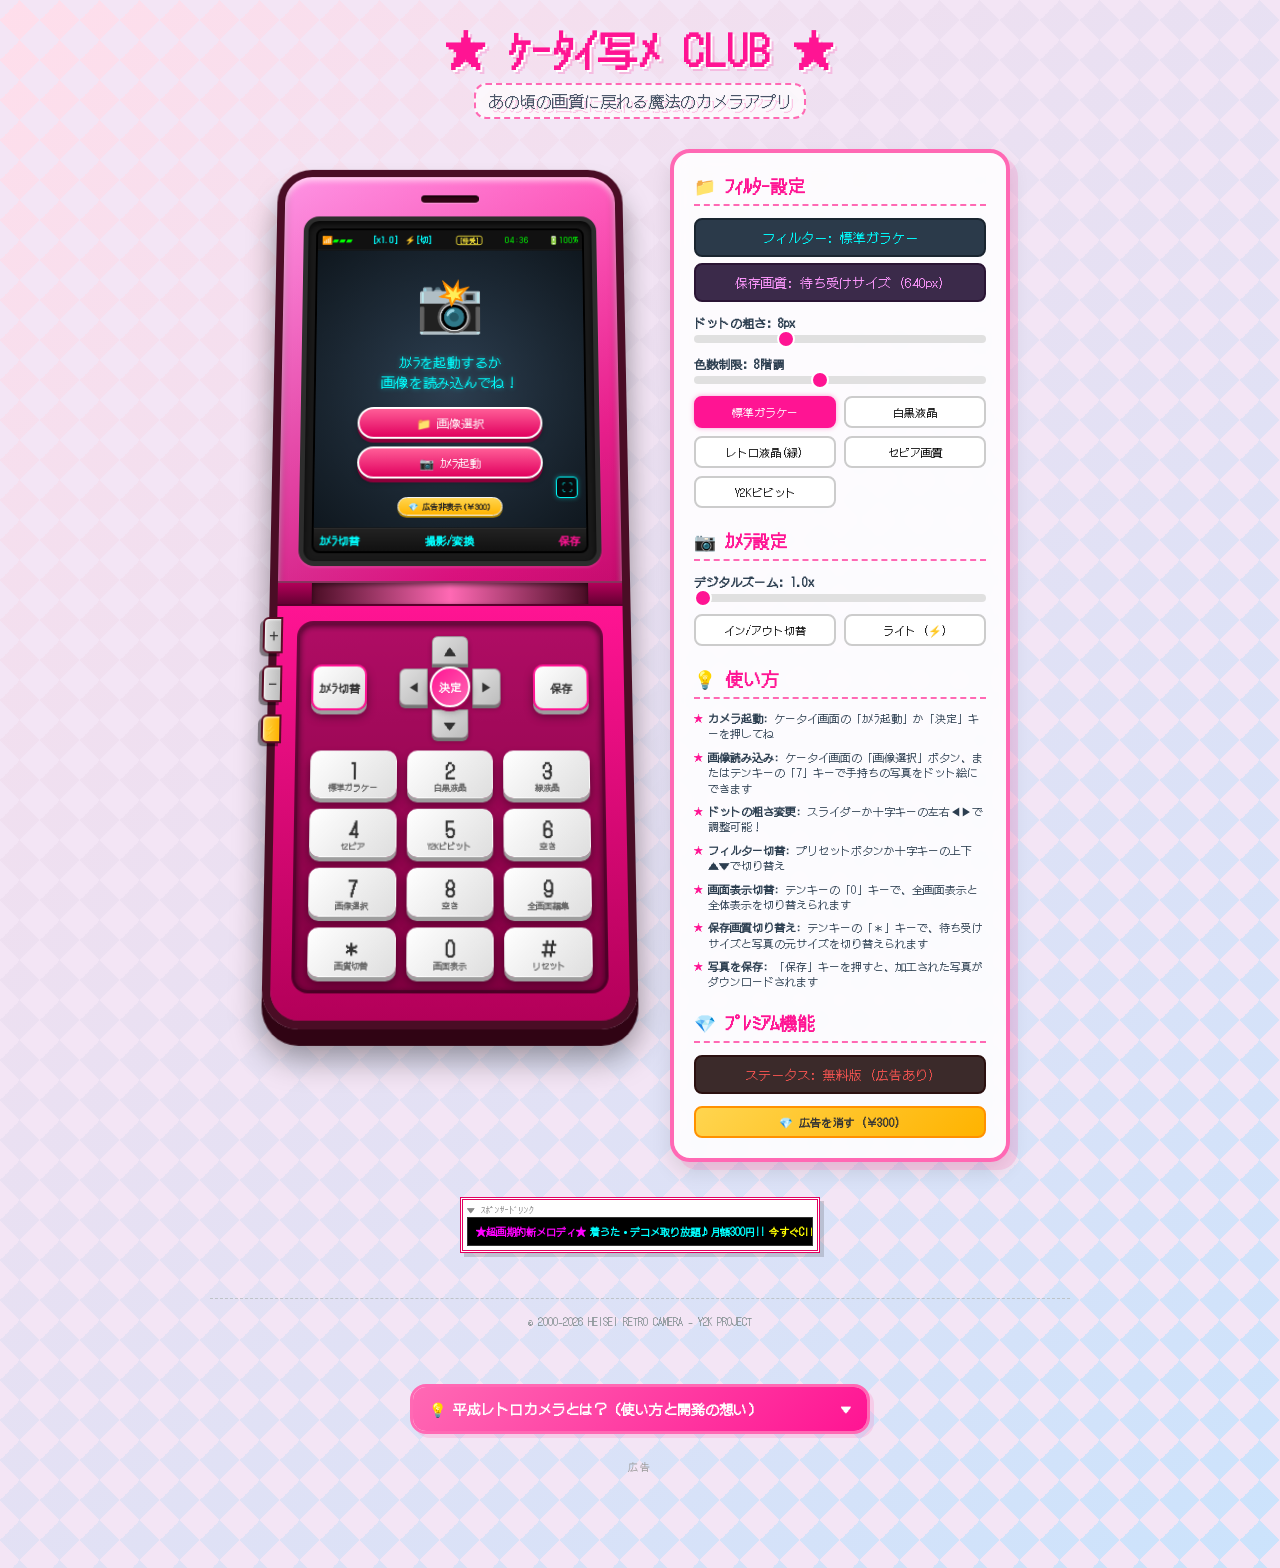
==== index.html @ 3509dae8 "Add files via upload" ====
<!DOCTYPE html>
<html lang="ja">
<head>
    <meta charset="UTF-8">
    <meta name="viewport" content="width=device-width, initial-scale=1.0">
    <title>平成レトロカメラ | ガラケー画質・ドット絵加工Webアプリ</title>
    
    <!-- SEO 対策メタタグ -->
    <meta name="description" content="「あの頃」のガラケー画質にワンタップ加工！平成レトロなエモいドット絵風写真が撮れる、Y2Kエフェクト特化型カメラアプリ。">
    <meta name="keywords" content="平成レトロカメラ,ガラケー画質,ドット絵加工,Y2Kエフェクト,レトロポップ,カメラアプリ,無料,PWA">
    
    <!-- OGP (SNSシェア用メタタグ) -->
    <meta property="og:title" content="平成レトロカメラ | ガラケー画質ドット絵加工アプリ">
    <meta property="og:description" content="撮影した写真をガラケー風 of 低解像度・ガサガサ画質にワンタップ加工！">
    <meta property="og:type" content="website">
    <meta property="og:image" content="icon-512.png">
    
    <!-- PWA対応メタタグ ＆ マニフェスト -->
    <link rel="manifest" href="manifest.json">
    <meta name="theme-color" content="#ff69b4">
    
    <!-- iOS用PWA対応 -->
    <meta name="apple-mobile-web-app-capable" content="yes">
    <meta name="apple-mobile-web-app-status-bar-style" content="black-translucent">
    <meta name="apple-mobile-web-app-title" content="平成ﾚﾄﾛｶﾒﾗ">
    <link rel="apple-touch-icon" href="icon-192.png">

    <link rel="stylesheet" href="style.css?v=2">
    <!-- レトロなドットフォントをインポート -->
    <link rel="preconnect" href="https://fonts.googleapis.com">
    <link rel="preconnect" href="https://fonts.gstatic.com" crossorigin>
    <link href="https://fonts.googleapis.com/css2?family=DotGothic16&family=VT323&display=swap" rel="stylesheet">
</head>
<body>
    <div class="app-wrapper">
        <header class="app-header">
            <h1 class="logo-text">★ ｹｰﾀｲ写ﾒ CLUB ★</h1>
            <p class="sub-text">あの頃の画質に戻れる魔法のカメラアプリ</p>
        </header>

        <main class="main-content">
            <!-- ガラケー本体のUI -->
            <div class="phone-case">
                <!-- 側面ボタン（ボリューム/ズーム/ライトキー） -->
                <div class="side-keys">
                    <button class="side-key-btn" id="btn-side-zoom-in" title="ズームイン">＋</button>
                    <button class="side-key-btn" id="btn-side-zoom-out" title="ズームアウト">－</button>
                    <button class="side-key-btn" id="btn-side-light" title="ライトON/OFF">⚡</button>
                </div>

                <!-- 上部パーツ（ディスプレイ側） -->
                <div class="phone-upper">
                    <div class="speaker"></div>
                    <div class="screen-bezel">
                        <div class="screen-inner">
                            <!-- ステータスバー（電波、時間、電池） -->
                            <div class="status-bar">
                                <div class="signal">📶<span class="sig-bars">▰▰▰</span></div>
                                <div class="status-indicators">
                                    <span class="status-item" id="status-zoom">[x1.0]</span>
                                    <span class="status-item" id="status-flash">⚡[切]</span>
                                </div>
                                <div class="quality-mode" id="status-quality">[待受]</div>
                                <div class="clock" id="status-clock">12:00</div>
                                <div class="battery">🔋100%</div>
                            </div>

                            <!-- メインビュー（液晶） -->
                            <div class="screen-display">
                                <!-- カメラプレビュー（非表示にしてCanvasにドット絵化して描画） -->
                                <video id="camera-video" autoplay playsinline muted style="display: none;"></video>
                                
                                <!-- 液晶の中身：ドット絵変換を表示するCanvas -->
                                <canvas id="display-canvas"></canvas>

                                <!-- 液晶の上に重なるレトロフィルター（走査線やグリッド） -->
                                <div class="scanlines"></div>
                                <div class="lcd-grid"></div>

                                <!-- プレースホルダー（初期状態） -->
                                <div class="screen-placeholder" id="placeholder">
                                    <div class="placeholder-icon">📸</div>
                                    <div class="placeholder-title">ｶﾒﾗを起動するか<br>画像を読み込んでね！</div>
                                    <div class="placeholder-actions">
                                        <button class="screen-btn" id="screen-btn-upload">📁 画像選択</button>
                                        <button class="screen-btn" id="screen-btn-camera">📷 ｶﾒﾗ起動</button>
                                    </div>
                                    <button class="screen-premium-btn" id="screen-btn-premium">💎 広告非表示(￥300)</button>
                                </div>

                                <!-- 全画面編集モード起動ボタン -->
                                <button class="screen-expand-btn" id="screen-btn-expand" title="全画面編集モード">⛶</button>

                                <!-- 撮影時のフラッシュエフェクト -->
                                <div class="flash-overlay" id="flash-effect"></div>
                            </div>

                            <!-- ガラケー画面下のガイド表示 -->
                            <div class="screen-guide">
                                <div class="guide-item" id="guide-left">ｶﾒﾗ切替</div>
                                <div class="guide-item" id="guide-center">撮影/変換</div>
                                <div class="guide-item" id="guide-right">保存</div>
                            </div>
                        </div>
                    </div>
                </div>

                <!-- ヒンジ部分（折りたたみ蝶番） -->
                <div class="phone-hinge">
                    <div class="hinge-center"></div>
                </div>

                <!-- 下部パーツ（キーパッド側） -->
                <div class="phone-lower">
                    <div class="keypad-container">
                        <!-- メニューキー・十字キー -->
                        <div class="navigation-keys">
                            <button class="key-btn side-btn" id="btn-upload" title="カメラを切り替える">
                                <span class="key-label">ｶﾒﾗ切替</span>
                            </button>
                            
                            <div class="d-pad">
                                <button class="d-btn d-up" id="btn-prev-filter" title="前のフィルター">▲</button>
                                <button class="d-btn d-left" id="btn-dec-pixel" title="ドットを粗く">◀</button>
                                <button class="d-btn d-ok" id="btn-shutter" title="決定 / 撮影">決定</button>
                                <button class="d-btn d-right" id="btn-inc-pixel" title="ドットを細かく">▶</button>
                                <button class="d-btn d-down" id="btn-next-filter" title="次のフィルター">▼</button>
                            </div>

                            <button class="key-btn side-btn" id="btn-save" title="写真を保存">
                                <span class="key-label">保存</span>
                            </button>
                        </div>

                        <!-- テンキー -->
                        <div class="num-keys">
                            <button class="key-btn num-btn" data-key="1"><span class="num">1</span><span class="letters">標準ガラケー</span></button>
                            <button class="key-btn num-btn" data-key="2"><span class="num">2</span><span class="letters">白黒液晶</span></button>
                            <button class="key-btn num-btn" data-key="3"><span class="num">3</span><span class="letters">緑液晶</span></button>
                            <button class="key-btn num-btn" data-key="4"><span class="num">4</span><span class="letters">セピア</span></button>
                            <button class="key-btn num-btn" data-key="5"><span class="num">5</span><span class="letters">Y2Kビビット</span></button>
                            <button class="key-btn num-btn" data-key="6"><span class="num">6</span><span class="letters">空き</span></button>
                            <button class="key-btn num-btn" data-key="7"><span class="num">7</span><span class="letters">画像選択</span></button>
                            <button class="key-btn num-btn" data-key="8"><span class="num">8</span><span class="letters">空き</span></button>
                            <button class="key-btn num-btn" data-key="9"><span class="num">9</span><span class="letters">全画面編集</span></button>
                            <button class="key-btn num-btn" data-key="*"><span class="num">＊</span><span class="letters">画質切替</span></button>
                            <button class="key-btn num-btn" data-key="0"><span class="num">0</span><span class="letters">画面表示</span></button>
                            <button class="key-btn num-btn" data-key="#"><span class="num">＃</span><span class="letters">リセット</span></button>
                        </div>
                    </div>
                </div>
            </div>

            <!-- 操作・状態インジケータパネル（画面外） -->
            <div class="control-panel">
                <div class="panel-section">
                    <h3>📁 ﾌｨﾙﾀｰ設定</h3>
                    <div class="filter-indicator" id="filter-name">フィルター: 標準ガラケー</div>
                    <div class="filter-indicator" id="quality-indicator" style="background-color: #3b2a4a; color: #ff99ff; border-color: #2b1535; margin-top: -6px;">保存画質: 待ち受けサイズ (640px)</div>
                    <div class="filter-controls">
                        <label>ドットの粗さ: <span id="pixel-size-value">8</span>px</label>
                        <input type="range" id="pixel-slider" min="1" max="24" step="1" value="8">
                    </div>
                    <div class="filter-controls">
                        <label>色数制限: <span id="color-level-value">8</span>階調</label>
                        <input type="range" id="color-slider" min="2" max="16" step="1" value="8">
                    </div>
                    <div class="filter-list">
                        <button class="filter-preset-btn active" data-preset="normal">標準ガラケー</button>
                        <button class="filter-preset-btn" data-preset="mono">白黒液晶</button>
                        <button class="filter-preset-btn" data-preset="gameboy">レトロ液晶(緑)</button>
                        <button class="filter-preset-btn" data-preset="sepia">セピア画質</button>
                        <button class="filter-preset-btn" data-preset="cyber">Y2Kビビット</button>
                    </div>
                </div>

                <div class="panel-section">
                    <h3>📷 ｶﾒﾗ設定</h3>
                    <div class="filter-controls">
                        <label>デジタルズーム: <span id="zoom-value">1.0</span>x</label>
                        <input type="range" id="zoom-slider" min="1.0" max="3.0" step="0.1" value="1.0">
                    </div>
                    <div class="filter-list" style="grid-template-columns: 1fr 1fr;">
                        <button class="filter-preset-btn" id="btn-toggle-camera">イン/アウト切替</button>
                        <button class="filter-preset-btn" id="btn-toggle-light">ライト (⚡)</button>
                    </div>
                </div>

                <div class="panel-section instructions">
                    <h3>💡 使い方</h3>
                    <ul>
                        <li><strong>カメラ起動:</strong> ケータイ画面の「ｶﾒﾗ起動」か「決定」キーを押してね</li>
                        <li><strong>画像読み込み:</strong> ケータイ画面の「画像選択」ボタン、またはテンキーの「7」キーで手持ちの写真をドット絵にできます</li>
                        <li><strong>ドットの粗さ変更:</strong> スライダーか十字キーの左右◀▶で調整可能！</li>
                        <li><strong>フィルター切替:</strong> プリセットボタンか十字キーの上下▲▼で切り替え</li>
                        <li><strong>画面表示切替:</strong> テンキーの「0」キーで、全画面表示と全体表示を切り替えられます</li>
                        <li><strong>保存画質切り替え:</strong> テンキーの「＊」キーで、待ち受けサイズと写真の元サイズを切り替えられます</li>
                        <li><strong>写真を保存:</strong> 「保存」キーを押すと、加工された写真がダウンロードされます</li>
                    </ul>
                </div>

                <div class="panel-section" id="premium-panel-section">
                    <h3>💎 ﾌﾟﾚﾐｱﾑ機能</h3>
                    <div class="filter-indicator" id="premium-status" style="background-color: #1b351e; color: #66bb6a; border-color: #0c1a0e;">ステータス: 無料版 (広告あり)</div>
                    <button class="filter-preset-btn" id="btn-buy-premium" style="width: 100%; font-weight: bold; background: linear-gradient(135deg, #ffd54f 0%, #ffb300 100%); color: #333; border-color: #ff9100;">💎 広告を消す (￥300)</button>
                </div>
            </div>
        </main>

        <!-- 画像ファイル選択用の隠しinput -->
        <input type="file" id="image-file-input" accept="image/*" style="display: none;">

        <!-- ダミーのバナー広告（プレミアム時に非表示） -->
        <div class="ad-banner-wrapper" id="ad-banner">
            <div class="ad-label">▼ ｽﾎﾟﾝｻｰﾄﾞﾘﾝｸ</div>
            <div class="ad-content">
                <a href="#" class="ad-link" onclick="alert('ダミーの広告ページへ移動します（実際にはどこにも遷移しません）'); return false;">
                    <span class="ad-flash-text">★超画期的新メロディ★</span>
                    <span class="ad-main-text">着うた・デコメ取り放題♪月額300円!!</span>
                    <span class="ad-action-text">今すぐClick!➔</span>
                </a>
            </div>
        </div>

        <footer class="app-footer">
            <p>&copy; 2000-2026 HEISEI RETRO CAMERA - Y2K PROJECT</p>
        </footer>
    </div>

    <!-- 💎 プレミアム購入ダイアログ（モーダル） -->
    <div class="modal-overlay" id="premium-modal">
        <div class="modal-box">
            <div class="modal-header">★ 決済シミュレーター ★</div>
            <div class="modal-body">
                <div class="modal-icon">💎</div>
                <h4>プレミアム版へアップグレード</h4>
                <p>￥300 で広告を完全に非表示にしますか？</p>
                <p class="modal-notice">※これはシミュレーションです。実際の決済は発生しません。</p>
            </div>
            <div class="modal-footer">
                <button class="modal-btn confirm-btn" id="modal-buy-confirm">購入する</button>
                <button class="modal-btn cancel-btn" id="modal-buy-cancel">キャンセル</button>
            </div>
        </div>
    </div>

    <!-- 📺 ダミー全画面インタースティシャル広告モーダル -->
    <div class="modal-overlay" id="ad-interstitial-modal">
        <div class="modal-box ad-modal-box">
            <div class="modal-header">▼ SPONSORED LINK</div>
            <div class="modal-body">
                <div class="ad-countdown" id="ad-countdown-text">広告を読み込んでいます… (あと 3 秒)</div>
                <!-- レトロでギラギラした全画面広告のダミー -->
                <div class="ad-interstitial-content">
                    <div class="ad-game-banner">
                        <div class="ad-game-title">⚔️ 平成大戦記 ⚔️</div>
                        <div class="ad-game-desc">懐かしの超大作RPGがモバイルで復活！</div>
                        <div class="ad-game-chars">👾🐉🧙‍♂️</div>
                        <div class="ad-game-action">【今すぐ無料ダウンロード】</div>
                    </div>
                </div>
                <p class="modal-notice">※広告非表示（プレミアム版）にするとこの画面は出なくなります。</p>
            </div>
        </div>
    </div>

    <!-- 📱 全画面編集モード（オーバーレイ） -->
    <div class="fullscreen-editor-overlay" id="fullscreen-editor">
        <!-- 上部ヘッダー（クローズボタン） -->
        <div class="editor-header">
            <span class="editor-title">★ ﾚﾄﾛ編集ﾓｰﾄﾞ ★</span>
            <button class="editor-close-btn" id="editor-close-btn">✕ 閉じる</button>
        </div>
        
        <!-- キャンバス表示エリア -->
        <div class="editor-canvas-container">
            <canvas id="editor-canvas"></canvas>
            <div class="editor-scanlines"></div>
        </div>
        
        <!-- 下部コントロールパネル -->
        <div class="editor-controls-panel">
            <div class="editor-control-group">
                <label>ドットの粗さ: <span id="editor-pixel-size-value">8</span>px</label>
                <input type="range" id="editor-pixel-slider" min="1" max="24" step="1" value="8">
            </div>
            <div class="editor-control-group">
                <label>色数制限: <span id="editor-color-level-value">8</span>階調</label>
                <input type="range" id="editor-color-slider" min="2" max="16" step="1" value="8">
            </div>
            <div class="editor-control-group" id="editor-zoom-group">
                <label>デジタルズーム: <span id="editor-zoom-value">1.0</span>x</label>
                <input type="range" id="editor-zoom-slider" min="1.0" max="3.0" step="0.1" value="1.0">
            </div>
            
            <div class="editor-presets-row">
                <button class="editor-preset-btn active" data-preset="normal">標準</button>
                <button class="editor-preset-btn" data-preset="mono">白黒</button>
                <button class="editor-preset-btn" data-preset="gameboy">緑液晶</button>
                <button class="editor-preset-btn" data-preset="sepia">セピア</button>
                <button class="editor-preset-btn" data-preset="cyber">Y2Kビビット</button>
            </div>
            
            <div class="editor-actions-row">
                <button class="editor-quality-btn" id="editor-btn-quality">📷 画質: 待受サイズ (640px)</button>
                <button class="editor-action-btn" id="editor-btn-save">💾 写真を保存</button>
            </div>
        </div>
    </div>

    <!-- Web版限定セクション (アプリ起動時はJSで非表示または削除されます) -->
    <div class="web-only-container">
        <!-- 「平成レトロカメラとは？」アコーディオン -->
        <div class="intro-accordion">
            <button class="accordion-header" id="accordion-toggle-btn">
                💡 平成レトロカメラとは？（使い方と開発の想い） <span class="accordion-icon">▼</span>
            </button>
            <div class="accordion-content" id="accordion-content-panel">
                <div class="accordion-inner">
                    <h3>📸 あの頃の空気感を、もう一度</h3>
                    <p>『平成レトロカメラ』は、2000年代初頭に私たちが使っていた「ガラケー（携帯電話）」のカメラ画質を忠実に再現するカメラアプリです。</p>
                    
                    <h3>✨ ガラケー画質（ローファイ）の魅力</h3>
                    <p>現在のスマホカメラは非常に高画質ですが、あえて色数を減らし、粗いドット（ピクセル）に変換することで、独特のノスタルジーやY2K（イヤー・ツー・ケー）トレンドのレトロポップな世界観を作り出すことができます。普通の写真が一瞬でエモい1枚に生まれ変わります。</p>
                    
                    <h3>⚙️ 詳しい使い方</h3>
                    <ul>
                        <li><strong>カメラ起動:</strong> 液晶画面の「📷 ｶﾒﾗ起動」を押すと、カメラのリアルタイム映像が映ります。</li>
                        <li><strong>画像選択:</strong> 「📁 画像選択」またはテンキーの「7」キーで、スマホ内にある写真を読み込んで加工できます。</li>
                        <li><strong>ドットの粗さ・色数調整:</strong> テンキーの「9」または画面右下の「⛶」ボタンを押して<strong>「全画面編集モード」</strong>を開くと、プレビューを大きく見ながらドットの粗さや色の階調を細かく調整できます。</li>
                        <li><strong>フィルター選択:</strong> テンキーの「1」〜「5」で「標準ガラケー」「白黒液晶」「緑液晶（レトロゲーム風）」「セピア」「Y2Kビビット（サイバー）」のフィルターを瞬時に切り替えられます。</li>
                        <li><strong>保存:</strong> 「保存」または「写真を保存」ボタンを押すことで、加工した画像をダウンロードできます。</li>
                    </ul>

                    <h3>🔒 安心の完全ローカル処理</h3>
                    <p>本アプリは、写真の読み込みやカメラ映像のドット絵加工などを<strong>すべてお客様の端末内（ブラウザ内）だけで処理</strong>しています。画像データが外部のサーバーに送信されたり保存されたりすることは一切ありませんので、安心してご利用ください。</p>
                    
                    <p class="dev-note">※本アプリは、平成レトロの懐かしい雰囲気を楽しむためのエンターテインメントアプリです。</p>
                </div>
            </div>
        </div>

        <!-- 忍者AdMax 広告枠コンテナ -->
        <div class="web-ad-area">
            <div class="web-ad-label">広告</div>
            
            <!-- スマホ用バナー (320x50) -->
            <div class="admax-wrapper ad-mobile-only">
                <!-- admax -->
                <script src="https://adm.shinobi.jp/s/96e5e6a178e38fd227692c50a9574ebe"></script>
                <!-- admax -->
            </div>

            <!-- PC用バナー (300x250 消せるオーバーレイ) -->
            <div class="admax-wrapper ad-desktop-only">
                <!-- admax -->
                <script src="https://adm.shinobi.jp/s/2958991db67e492245e11190454d2484"></script>
                <!-- admax -->
            </div>
        </div>
    </div>

    <!-- PWAインストール案内トースト（初回保存後に表示） -->
    <div class="pwa-toast-container" id="pwa-toast" style="display: none;">
        <div class="pwa-toast-content">
            <span class="pwa-toast-emoji">💎</span>
            <div class="pwa-toast-text">
                <strong>ホーム画面に追加しませんか？</strong>
                <span>次からアプリのようにワンタップで一瞬で起動できます！</span>
            </div>
            <button class="pwa-toast-close" id="pwa-toast-close-btn" title="閉じる">✕</button>
        </div>
    </div>

    <script src="app.js?v=7"></script>
    
    <!-- サービスワーカー (PWA) の登録 -->
    <script>
        if ('serviceWorker' in navigator) {
            window.addEventListener('load', () => {
                navigator.serviceWorker.register('./sw.js')
                    .then((reg) => console.log('Service Worker 登録成功！', reg.scope))
                    .catch((err) => console.error('Service Worker 登録失敗：', err));
            });
        }
    </script>
</body>
</html>
---- style.css ----
/* ==========================================================================
   HEISEI RETRO CAMERA - Y2K STYLESHEET
   ========================================================================== */

/* 1. Core Design System & Variables */
:root {
    --bg-color: #fce4ec; /* Y2Kパステルピンク */
    --phone-color: #ff69b4; /* ガラケーのメタリックピンク */
    --phone-accent: #ff1493; /* ディープピンク */
    --phone-metal: #e0e0e0; /* シルバーの金属パーツ */
    --key-bg: #ffffff; /* キーの背景色 */
    --key-text: #333333;
    --lcd-bg: #8fa382; /* 懐かしのモノクロ液晶風グリーン（デフォルト時） */
    --lcd-glow: #e0f2f1; /* 液晶バックライト光 */
    --text-color: #2c3e50;
    --neon-blue: #00ffff;
    --neon-yellow: #fff350;
    
    /* Fonts */
    --font-pixel: 'DotGothic16', 'VT323', monospace;
}

* {
    box-sizing: border-box;
    margin: 0;
    padding: 0;
}

body {
    background-color: #e8eaf6;
    /* Y2Kレトロフューチャーなグラデーションとグリッド背景 */
    background-image: 
        linear-gradient(45deg, #f3e5f5 25%, transparent 25%), 
        linear-gradient(-45deg, #f3e5f5 25%, transparent 25%), 
        linear-gradient(45deg, transparent 75%, #f3e5f5 75%), 
        linear-gradient(-45deg, transparent 75%, #f3e5f5 75%),
        linear-gradient(135deg, #ffdeeb 0%, #cbe3fc 100%);
    background-size: 40px 40px, 40px 40px, 40px 40px, 40px 40px, 100% 100%;
    font-family: var(--font-pixel);
    color: var(--text-color);
    min-height: 100vh;
    display: flex;
    flex-direction: column;
    justify-content: center;
    align-items: center;
    overflow-x: hidden;
}

/* 2. Layout Wrapper */
.app-wrapper {
    width: 100%;
    max-width: 900px;
    padding: 20px;
    display: flex;
    flex-direction: column;
    align-items: center;
    gap: 20px;
}

/* Header Design (Y2K Neon Pop Style) */
.app-header {
    text-align: center;
    margin-bottom: 10px;
    text-shadow: 2px 2px 0px #ffffff, 4px 4px 0px rgba(255, 20, 147, 0.2);
}

.logo-text {
    font-size: 2.5rem;
    color: var(--phone-accent);
    letter-spacing: 2px;
    animation: rainbow-glow 8s infinite linear;
}

.sub-text {
    font-size: 1rem;
    margin-top: 5px;
    color: #4a5568;
    background-color: rgba(255, 255, 255, 0.7);
    padding: 4px 12px;
    border-radius: 12px;
    display: inline-block;
    border: 2px dashed var(--phone-color);
}

.main-content {
    display: flex;
    flex-direction: row;
    align-items: flex-start;
    justify-content: center;
    gap: 40px;
    width: 100%;
    flex-wrap: wrap;
}

/* 3. The Garakei (Feature Phone) Machine Body */
.phone-case {
    background: linear-gradient(135deg, #ff80df 0%, #ff1493 50%, #b30059 100%);
    border: 8px solid #4a0d25;
    border-radius: 36px;
    box-shadow: 
        0 15px 0px #300414, 
        0 25px 30px rgba(0,0,0,0.4),
        inset 0 4px 6px rgba(255,255,255,0.6),
        inset 0 -10px 10px rgba(0,0,0,0.3);
    width: 360px;
    display: flex;
    flex-direction: column;
    overflow: visible;
    position: relative;
    user-select: none;
    transform: perspective(800px) rotateX(5deg);
}

/* Upper Part (Screen Half) */
.phone-upper {
    padding: 20px 20px 15px 20px;
    display: flex;
    flex-direction: column;
    align-items: center;
    background: linear-gradient(to bottom, rgba(255,255,255,0.15), rgba(0,0,0,0.15));
    border-radius: 28px 28px 0 0;
}

.speaker {
    width: 60px;
    height: 8px;
    background-color: #300414;
    border-radius: 4px;
    margin-bottom: 15px;
    box-shadow: inset 0 2px 2px rgba(0,0,0,0.6), 0 1px 1px rgba(255,255,255,0.3);
}

.screen-bezel {
    width: 100%;
    background-color: #1a1a1a;
    border: 5px solid #2d2d2d;
    border-radius: 16px;
    padding: 8px;
    box-shadow: 
        inset 0 3px 6px rgba(0,0,0,0.8),
        0 2px 2px rgba(255,255,255,0.1);
}

.screen-inner {
    background-color: #000;
    width: 100%;
    height: 340px;
    border-radius: 8px;
    overflow: hidden;
    position: relative;
    display: flex;
    flex-direction: column;
    border: 2px solid #000;
}

/* Status Bar */
.status-bar {
    height: 22px;
    background-color: #111;
    color: #00ff00; /* レトログリーン */
    font-size: 9px;
    display: flex;
    justify-content: space-between;
    align-items: center;
    padding: 0 4px;
    border-bottom: 1px solid #222;
    letter-spacing: 0px;
    white-space: nowrap;
}

.sig-bars {
    color: #00ff00;
}

.quality-mode {
    color: #ffeb3b; /* 黄金色 */
    font-weight: bold;
    font-size: 8px;
    border: 1px solid #ffeb3b;
    padding: 0px 3px;
    border-radius: 3px;
    line-height: 1.2;
    transform: scale(0.85);
    white-space: nowrap;
    margin: 0 2px;
}

/* LCD Screen Display Area */
.screen-display {
    flex-grow: 1;
    position: relative;
    background-color: #111;
    display: flex;
    justify-content: center;
    align-items: center;
    overflow: hidden;
}

#display-canvas {
    width: 100%;
    height: 100%;
    object-fit: cover;
    image-rendering: pixelated; /* ドットをくっきり引き伸ばす */
    image-rendering: crisp-edges;
    display: block;
}

#display-canvas.fit-contain {
    object-fit: contain;
    background-color: #0f1519; /* 全体表示時の余白 */
}

/* Placeholder State */
.screen-placeholder {
    position: absolute;
    top: 0;
    left: 0;
    width: 100%;
    height: 100%;
    background-color: #2b3a4a;
    color: #e0f2f1;
    display: flex;
    flex-direction: column;
    justify-content: center;
    align-items: center;
    text-align: center;
    padding: 20px;
    z-index: 10;
    gap: 15px;
    background-image: radial-gradient(circle, #2c3e50 0%, #0f171e 100%);
}

.placeholder-icon {
    font-size: 3.5rem;
    animation: bounce-slow 2s infinite ease-in-out;
}

.placeholder-title {
    font-size: 14px;
    line-height: 1.5;
    color: #00ffff;
    text-shadow: 0 0 5px rgba(0, 255, 255, 0.5);
}

.placeholder-actions {
    display: flex;
    flex-direction: column;
    gap: 8px;
    width: 80%;
}

.screen-btn {
    background: linear-gradient(to bottom, #ff5e97, #e1005f);
    border: 2px solid #fff;
    color: #fff;
    padding: 6px 12px;
    border-radius: 20px;
    font-family: var(--font-pixel);
    font-size: 12px;
    cursor: pointer;
    box-shadow: 0 4px 0 #8c003a, 0 4px 6px rgba(0,0,0,0.3);
    transition: transform 0.1s, box-shadow 0.1s;
}

.screen-btn:active {
    transform: translateY(2px);
    box-shadow: 0 2px 0 #8c003a, 0 2px 3px rgba(0,0,0,0.3);
}

/* Scanlines Effect Overlay */
.scanlines {
    position: absolute;
    top: 0;
    left: 0;
    width: 100%;
    height: 100%;
    background: repeating-linear-gradient(
        rgba(0, 0, 0, 0.15) 0px,
        rgba(0, 0, 0, 0.15) 1px,
        transparent 2px,
        transparent 4px
    );
    pointer-events: none;
    z-index: 5;
}

/* LCD Pixel Grid Overlay */
.lcd-grid {
    position: absolute;
    top: 0;
    left: 0;
    width: 100%;
    height: 100%;
    background-image: 
        linear-gradient(to right, rgba(0, 0, 0, 0.05) 1px, transparent 1px),
        linear-gradient(to bottom, rgba(0, 0, 0, 0.05) 1px, transparent 1px);
    background-size: 3px 3px;
    pointer-events: none;
    z-index: 4;
}

/* Flash Effect overlay */
.flash-overlay {
    position: absolute;
    top: 0;
    left: 0;
    width: 100%;
    height: 100%;
    background-color: #fff;
    opacity: 0;
    pointer-events: none;
    z-index: 20;
}

.flash-active {
    animation: flash-animation 0.4s ease-out;
}

/* Screen Guide (Footer) */
.screen-guide {
    height: 24px;
    background: linear-gradient(to bottom, #222, #111);
    border-top: 1px solid #333;
    display: flex;
    justify-content: space-between;
    align-items: center;
    padding: 0 6px;
    color: #e0f2f1;
    font-size: 11px;
}

.guide-item {
    flex: 1;
    text-align: center;
    color: #00ffff;
    font-weight: bold;
}
.guide-item:first-child { text-align: left; }
.guide-item:last-child { text-align: right; color: #ff1493; }

/* Hinge (Center Folding Part) */
.phone-hinge {
    height: 25px;
    background: linear-gradient(to bottom, #b30059, #660033);
    border-top: 2px solid rgba(255,255,255,0.2);
    border-bottom: 2px solid rgba(0,0,0,0.5);
    display: flex;
    justify-content: center;
    position: relative;
}

.hinge-center {
    width: 80%;
    height: 100%;
    background: linear-gradient(to right, #4a0d25, #ff69b4, #4a0d25);
    box-shadow: inset 0 2px 5px rgba(0,0,0,0.5);
}

/* Lower Part (Keyboard Side) */
.phone-lower {
    background: linear-gradient(to bottom, #ff1493 0%, #b30059 100%);
    padding: 15px 20px 25px 20px;
    border-radius: 0 0 28px 28px;
}

.keypad-container {
    background-color: rgba(0,0,0,0.3);
    border-radius: 16px;
    padding: 12px;
    border: 3px solid rgba(0,0,0,0.4);
    box-shadow: inset 0 2px 6px rgba(0,0,0,0.6);
}

/* Navigation and D-Pad */
.navigation-keys {
    display: flex;
    justify-content: space-between;
    align-items: center;
    margin-bottom: 12px;
    position: relative;
    height: 100px;
}

.key-btn {
    background: linear-gradient(135deg, #ffffff 0%, #dedede 100%);
    border: none;
    border-radius: 10px;
    color: var(--key-text);
    font-family: var(--font-pixel);
    cursor: pointer;
    box-shadow: 
        0 4px 0px #9e9e9e,
        0 6px 10px rgba(0,0,0,0.4);
    transition: all 0.05s ease;
    display: flex;
    flex-direction: column;
    justify-content: center;
    align-items: center;
    font-weight: bold;
}

.key-btn:active, .key-btn.active {
    transform: translateY(3px);
    box-shadow: 
        0 1px 0px #9e9e9e,
        0 2px 4px rgba(0,0,0,0.4);
}

.side-btn {
    width: 55px;
    height: 45px;
    font-size: 10px;
    border: 2px solid #ff1493;
}

.side-btn .key-label {
    margin-top: 2px;
    font-size: 11px;
}

/* Cross / Directional Key (D-Pad) */
.d-pad {
    position: relative;
    width: 100px;
    height: 100px;
}

.d-btn {
    position: absolute;
    background: linear-gradient(135deg, #e0e0e0 0%, #bdbdbd 100%);
    border: 1px solid #9e9e9e;
    color: #333;
    font-size: 12px;
    cursor: pointer;
    box-shadow: 0 3px 0 #757575, 0 3px 5px rgba(0,0,0,0.3);
    transition: all 0.05s;
    font-family: var(--font-pixel);
}

.d-btn:active {
    transform: translateY(2px);
    box-shadow: 0 1px 0 #757575, 0 1px 3px rgba(0,0,0,0.3);
}

.d-up {
    top: 0; left: 32px; width: 36px; height: 28px;
    border-radius: 6px 6px 0 0;
}
.d-down {
    bottom: 0; left: 32px; width: 36px; height: 28px;
    border-radius: 0 0 6px 6px;
}
.d-left {
    top: 32px; left: 0; width: 28px; height: 36px;
    border-radius: 6px 0 0 6px;
}
.d-right {
    top: 32px; right: 0; width: 28px; height: 36px;
    border-radius: 0 6px 6px 0;
}

.d-ok {
    top: 30px;
    left: 30px;
    width: 40px;
    height: 40px;
    border-radius: 50%;
    z-index: 2;
    background: linear-gradient(135deg, #ff1493 0%, #ff69b4 100%);
    color: white;
    border: 2px solid #ffffff;
    font-size: 11px;
    font-weight: bold;
    box-shadow: 0 4px 0 #9c004f, 0 4px 8px rgba(0,0,0,0.4);
}

.d-ok:active {
    transform: translateY(2px);
    box-shadow: 0 2px 0 #9c004f, 0 2px 4px rgba(0,0,0,0.4);
}

/* Numeric Keys (3x4 Grid) */
.num-keys {
    display: grid;
    grid-template-columns: repeat(3, 1fr);
    gap: 10px;
}

.num-btn {
    height: 46px;
    font-size: 16px;
    border-radius: 10px;
    border: 1px solid rgba(255, 255, 255, 0.2);
}

.num-btn .num {
    font-size: 18px;
    font-weight: bold;
}

.num-btn .letters {
    font-size: 8px;
    color: #666;
    margin-top: -2px;
}

/* バックライト点灯エフェクト（ホバー/アクティブ時） */
.num-btn:hover {
    background: linear-gradient(135deg, #fff9c4 0%, #fff59d 100%);
    box-shadow: 
        0 4px 0px #fbc02d,
        0 6px 10px rgba(0,0,0,0.3),
        0 0 8px rgba(255, 235, 59, 0.6);
}

/* 4. Outside Control Panel (Sidebar) */
.control-panel {
    background: rgba(255, 255, 255, 0.85);
    border: 4px solid var(--phone-color);
    border-radius: 20px;
    padding: 20px;
    width: 340px;
    box-shadow: 8px 8px 0px rgba(255, 105, 180, 0.2), 0 10px 20px rgba(0,0,0,0.1);
    backdrop-filter: blur(10px);
}

.panel-section {
    margin-bottom: 20px;
}

.panel-section:last-child {
    margin-bottom: 0;
}

.panel-section h3 {
    color: var(--phone-accent);
    border-bottom: 2px dashed var(--phone-color);
    padding-bottom: 6px;
    margin-bottom: 12px;
    font-size: 1.1rem;
}

.filter-indicator {
    background-color: #2b3a4a;
    color: #00ffff;
    padding: 8px;
    border-radius: 8px;
    text-align: center;
    font-size: 13px;
    margin-bottom: 12px;
    border: 2px solid #1a2530;
}

.filter-controls {
    display: flex;
    flex-direction: column;
    margin-bottom: 12px;
    gap: 4px;
}

.filter-controls label {
    font-size: 12px;
    font-weight: bold;
}

.filter-controls input[type="range"] {
    -webkit-appearance: none;
    width: 100%;
    height: 8px;
    border-radius: 4px;
    background: #e0e0e0;
    outline: none;
}

.filter-controls input[type="range"]::-webkit-slider-thumb {
    -webkit-appearance: none;
    appearance: none;
    width: 18px;
    height: 18px;
    border-radius: 50%;
    background: var(--phone-accent);
    cursor: pointer;
    border: 2px solid white;
}

.filter-list {
    display: grid;
    grid-template-columns: repeat(2, 1fr);
    gap: 8px;
    margin-top: 10px;
}

.filter-preset-btn {
    background-color: #fff;
    border: 2px solid #ccc;
    border-radius: 8px;
    padding: 6px;
    font-family: var(--font-pixel);
    font-size: 11px;
    cursor: pointer;
    transition: all 0.2s;
}

.filter-preset-btn:hover {
    border-color: var(--phone-color);
    background-color: #fff0f6;
}

.filter-preset-btn.active {
    background-color: var(--phone-accent);
    color: white;
    border-color: var(--phone-accent);
    box-shadow: 0 0 5px rgba(255, 20, 147, 0.4);
}

.instructions ul {
    list-style-type: none;
}

.instructions li {
    font-size: 11px;
    margin-bottom: 8px;
    line-height: 1.4;
    position: relative;
    padding-left: 14px;
}

.instructions li::before {
    content: "★";
    position: absolute;
    left: 0;
    color: var(--phone-accent);
    font-size: 9px;
    top: 2px;
}

/* Footer Styles */
.app-footer {
    width: 100%;
    text-align: center;
    margin-top: 20px;
    padding: 15px;
    font-size: 10px;
    color: #7f8c8d;
    border-top: 1px dashed #bdc3c7;
}

/* ==========================================================================
   Animations
   ========================================================================== */

@keyframes rainbow-glow {
    0%, 100% { color: var(--phone-accent); text-shadow: 0 0 8px rgba(255,20,147,0.3); }
    33% { color: #8e44ad; text-shadow: 0 0 8px rgba(142,68,173,0.3); }
    66% { color: #2980b9; text-shadow: 0 0 8px rgba(41,128,185,0.3); }
}

@keyframes bounce-slow {
    0%, 100% { transform: translateY(0); }
    50% { transform: translateY(-10px); }
}

@keyframes flash-animation {
    0% { opacity: 0; }
    20% { opacity: 1; }
    100% { opacity: 0; }
}

/* Media Queries for smaller screens */
@media (max-width: 768px) {
    .main-content {
        flex-direction: column;
        align-items: center;
    }
}

/* Side keys styling (Zoom / Flash) */
.side-keys {
    position: absolute;
    left: -14px;
    top: 460px; /* キーパッド「ｶﾒﾗ切替」の横に移動 */
    display: flex;
    flex-direction: column;
    gap: 12px;
    z-index: 10;
}

.side-key-btn {
    width: 20px;
    height: 36px;
    background: linear-gradient(to right, #dedede 0%, #bdbdbd 100%);
    border: 2px solid #5a0d25;
    border-radius: 6px 0 0 6px;
    color: #333;
    font-family: var(--font-pixel);
    font-size: 11px;
    font-weight: bold;
    cursor: pointer;
    display: flex;
    justify-content: center;
    align-items: center;
    box-shadow: 
        -3px 3px 0px rgba(0,0,0,0.4),
        inset 1px 1px 2px rgba(255,255,255,0.8);
    transition: all 0.05s ease;
    padding: 0;
}

.side-key-btn:active {
    transform: translateX(2px);
    box-shadow: 
        -1px 1px 0px rgba(0,0,0,0.4),
        inset 1px 1px 2px rgba(255,255,255,0.8);
}

#btn-side-light {
    height: 28px;
    background: linear-gradient(to right, #ffd54f 0%, #ffb300 100%);
    color: #333;
}

/* Status Bar indicators */
.status-indicators {
    display: flex;
    gap: 6px;
    font-size: 9px;
    color: #00ffff;
    white-space: nowrap;
}

.status-item {
    font-weight: bold;
}

/* 💎 Premium Button in Screen Bezel */
.screen-premium-btn {
    background: linear-gradient(to bottom, #ffd54f, #ffb300);
    border: 1px solid #fff;
    border-radius: 12px;
    color: #222;
    padding: 3px 10px;
    font-family: var(--font-pixel);
    font-size: 8px;
    font-weight: bold;
    cursor: pointer;
    margin-top: 4px;
    box-shadow: 0 2px 0 #b78a00;
    animation: pulse-slow 1.5s infinite ease-in-out;
}

.screen-premium-btn:active {
    transform: translateY(1px);
    box-shadow: none;
}

/* 📺 Dummy Ad Banner (Bottom of Screen) */
.ad-banner-wrapper {
    width: 100%;
    max-width: 360px;
    margin: 15px auto 5px auto;
    background-color: #fff;
    border: 3px double #e1005f;
    padding: 4px;
    box-shadow: 4px 4px 0px rgba(0,0,0,0.15);
    display: flex;
    flex-direction: column;
    gap: 2px;
    font-family: var(--font-pixel);
}

.ad-label {
    font-size: 8px;
    color: #888;
    letter-spacing: 1px;
    text-align: left;
}

.ad-content {
    background-color: #000;
    border: 1px solid #333;
    overflow: hidden;
}

.ad-link {
    display: flex;
    flex-direction: row;
    justify-content: space-between;
    align-items: center;
    text-decoration: none;
    padding: 6px 8px;
    font-size: 10px;
    white-space: nowrap;
}

.ad-flash-text {
    color: #ff00ff;
    font-weight: bold;
    animation: flash-red-yellow 0.6s infinite steps(2);
}

.ad-main-text {
    color: #00ffff;
    margin: 0 4px;
    font-weight: bold;
}

.ad-action-text {
    color: #ffff00;
    font-weight: bold;
    animation: bounce-horizontal 0.8s infinite ease-in-out;
}

/* 💎 Modal overlays & dialog box styling */
.modal-overlay {
    position: fixed;
    top: 0;
    left: 0;
    width: 100%;
    height: 100%;
    background-color: rgba(0, 0, 0, 0.7);
    display: none;
    justify-content: center;
    align-items: center;
    z-index: 1000;
    backdrop-filter: blur(4px);
}

.modal-overlay.active {
    display: flex;
}

.modal-box {
    background: linear-gradient(135deg, #ffffff 0%, #fff0f5 100%);
    border: 6px solid var(--phone-color);
    border-radius: 20px;
    width: 310px;
    box-shadow: 0 10px 25px rgba(0,0,0,0.5), inset 0 2px 4px #fff;
    overflow: hidden;
    font-family: var(--font-pixel);
    text-align: center;
}

.modal-header {
    background: var(--phone-accent);
    color: white;
    padding: 8px;
    font-weight: bold;
    font-size: 12px;
    letter-spacing: 1px;
    border-bottom: 2px solid #5a0d25;
}

.modal-body {
    padding: 20px;
}

.modal-icon {
    font-size: 2.5rem;
    margin-bottom: 8px;
    animation: bounce-slow 1.5s infinite;
}

.modal-body h4 {
    color: var(--phone-accent);
    margin-bottom: 8px;
    font-size: 14px;
}

.modal-body p {
    font-size: 11px;
    color: #555;
    line-height: 1.5;
}

.modal-notice {
    font-size: 8px !important;
    color: #999 !important;
    margin-top: 10px;
}

.modal-footer {
    padding: 0 20px 20px 20px;
    display: flex;
    justify-content: center;
    gap: 15px;
}

.modal-btn {
    font-family: var(--font-pixel);
    padding: 8px 18px;
    border-radius: 20px;
    border: 2px solid #fff;
    cursor: pointer;
    font-weight: bold;
    font-size: 11px;
    box-shadow: 0 4px 0 rgba(0,0,0,0.15);
    transition: transform 0.05s;
}

.modal-btn:active {
    transform: translateY(2px);
    box-shadow: none;
}

.confirm-btn {
    background: linear-gradient(to bottom, #ffd54f, #ffb300);
    color: #333;
    border-color: #ffb300;
}

.cancel-btn {
    background: linear-gradient(to bottom, #e0e0e0, #bdbdbd);
    color: #555;
    border-color: #bdbdbd;
}

/* Interstitial Ad Box style */
.ad-modal-box {
    border-color: #e1005f;
    width: 320px;
}

.ad-countdown {
    font-size: 12px;
    font-weight: bold;
    color: #e1005f;
    margin-bottom: 12px;
}

.ad-interstitial-content {
    background-color: #0f1519;
    border: 3px double #e1005f;
    padding: 15px;
    margin: 10px 0;
    border-radius: 12px;
    box-shadow: inset 0 0 10px rgba(0,0,0,0.8);
}

.ad-game-banner {
    color: #fff;
    display: flex;
    flex-direction: column;
    align-items: center;
    gap: 8px;
}

.ad-game-title {
    color: #ffff00;
    font-size: 16px;
    font-weight: bold;
    text-shadow: 0 0 8px rgba(255,255,0,0.6);
}

.ad-game-desc {
    font-size: 9px;
    color: #e0f2f1;
    line-height: 1.4;
}

.ad-game-chars {
    font-size: 1.5rem;
    animation: bounce-slow 1.2s infinite;
}

.ad-game-action {
    background-color: #ff00ff;
    color: white;
    font-size: 10px;
    font-weight: bold;
    padding: 5px 10px;
    border-radius: 4px;
    border: 1px solid white;
    animation: pulse-slow 1s infinite alternate;
    cursor: pointer;
}

/* Premium activation hiding logic */
body.premium-active #ad-banner {
    display: none !important;
}

body.premium-active #screen-btn-premium {
    display: none !important;
}

body.premium-active #btn-buy-premium {
    background: #e0e0e0 !important;
    color: #888 !important;
    border-color: #ccc !important;
    cursor: not-allowed;
    pointer-events: none;
    box-shadow: none !important;
}

/* Animations */
@keyframes flash-red-yellow {
    0%, 100% { color: #ff00ff; }
    50% { color: #ffff00; }
}

@keyframes bounce-horizontal {
    0%, 100% { transform: translateX(0); }
    50% { transform: translateX(4px); }
}

@keyframes pulse-slow {
    0% { transform: scale(1); }
    100% { transform: scale(1.05); }
}

/* ⛶ Fullscreen Expand Button on Cellphone Screen */
.screen-expand-btn {
    position: absolute;
    bottom: 30px; /* Above the guide bar (which has height 24px) */
    right: 8px;
    background: rgba(0, 0, 0, 0.65);
    border: 1.5px solid #00ffff;
    color: #00ffff;
    font-size: 11px;
    width: 22px;
    height: 22px;
    border-radius: 4px;
    cursor: pointer;
    z-index: 15;
    display: flex;
    justify-content: center;
    align-items: center;
    box-shadow: 0 0 5px rgba(0, 255, 255, 0.4);
    transition: all 0.15s ease-in-out;
}

.screen-expand-btn:active {
    transform: scale(0.9);
    background: var(--phone-accent);
    color: #fff;
    border-color: #fff;
}

/* 📱 Fullscreen Editor Overlay */
.fullscreen-editor-overlay {
    position: fixed;
    top: 0;
    left: 0;
    width: 100vw;
    height: 100vh;
    background: rgba(12, 17, 24, 0.95);
    backdrop-filter: blur(12px);
    -webkit-backdrop-filter: blur(12px);
    z-index: 900;
    display: none; /* JS toggles 'flex' */
    flex-direction: column;
    color: #fff;
    font-family: var(--font-pixel);
}

.fullscreen-editor-overlay.active {
    display: flex;
}

/* Header */
.fullscreen-editor-overlay .editor-header {
    height: 50px;
    background: linear-gradient(to bottom, #1e293b, #0f172a);
    border-bottom: 2px solid var(--phone-accent);
    display: flex;
    justify-content: space-between;
    align-items: center;
    padding: 0 16px;
    box-shadow: 0 4px 6px rgba(0,0,0,0.3);
}

.fullscreen-editor-overlay .editor-title {
    color: #ff99ff;
    font-weight: bold;
    font-size: 14px;
    letter-spacing: 1px;
    text-shadow: 0 0 8px rgba(255, 153, 255, 0.5);
}

.fullscreen-editor-overlay .editor-close-btn {
    background: #ff5e97;
    border: 2px solid #fff;
    color: #fff;
    padding: 4px 12px;
    border-radius: 12px;
    font-size: 11px;
    font-family: var(--font-pixel);
    cursor: pointer;
    box-shadow: 0 2px 4px rgba(0,0,0,0.3);
}

.fullscreen-editor-overlay .editor-close-btn:active {
    transform: translateY(1px);
    box-shadow: none;
}

/* Canvas Container */
.fullscreen-editor-overlay .editor-canvas-container {
    flex-grow: 1;
    display: flex;
    justify-content: center;
    align-items: center;
    padding: 10px;
    background-color: #05070a;
    position: relative;
    overflow: hidden;
}

.fullscreen-editor-overlay #editor-canvas {
    max-width: 100%;
    max-height: 100%;
    object-fit: contain;
    image-rendering: pixelated;
    image-rendering: crisp-edges;
    border: 3px solid #ff1493;
    box-shadow: 0 0 20px rgba(255, 20, 147, 0.4);
}

/* Scanlines overlay inside editor */
.fullscreen-editor-overlay .editor-scanlines {
    position: absolute;
    top: 0; left: 0; width: 100%; height: 100%;
    background: repeating-linear-gradient(
        rgba(0, 0, 0, 0.08) 0px,
        rgba(0, 0, 0, 0.08) 1px,
        transparent 2px,
        transparent 4px
    );
    pointer-events: none;
}

/* Control Panel */
.fullscreen-editor-overlay .editor-controls-panel {
    background: linear-gradient(to top, #0f172a 0%, #1e293b 100%);
    border-top: 2px solid var(--phone-color);
    padding: 16px 20px 24px 20px;
    display: flex;
    flex-direction: column;
    gap: 14px;
    box-shadow: 0 -4px 15px rgba(0,0,0,0.5);
}

.fullscreen-editor-overlay .editor-control-group {
    display: flex;
    flex-direction: column;
    gap: 6px;
}

.fullscreen-editor-overlay .editor-control-group label {
    font-size: 12px;
    color: #00ffff;
    font-weight: bold;
    display: flex;
    justify-content: space-between;
}

.fullscreen-editor-overlay .editor-control-group input[type="range"] {
    -webkit-appearance: none;
    width: 100%;
    height: 10px;
    border-radius: 5px;
    background: #334155;
    outline: none;
}

.fullscreen-editor-overlay .editor-control-group input[type="range"]::-webkit-slider-thumb {
    -webkit-appearance: none;
    width: 22px;
    height: 22px;
    border-radius: 50%;
    background: #ff1493;
    border: 2px solid #fff;
    cursor: pointer;
    box-shadow: 0 0 8px rgba(255, 20, 147, 0.8);
}

/* Presets Row */
.fullscreen-editor-overlay .editor-presets-row {
    display: grid;
    grid-template-columns: repeat(5, 1fr);
    gap: 6px;
    margin-top: 4px;
}

.fullscreen-editor-overlay .editor-preset-btn {
    background: #1e293b;
    border: 2px solid #475569;
    color: #94a3b8;
    border-radius: 8px;
    padding: 8px 4px;
    font-family: var(--font-pixel);
    font-size: 10px;
    cursor: pointer;
    transition: all 0.2s;
}

.fullscreen-editor-overlay .editor-preset-btn.active {
    background: #ff1493;
    border-color: #fff;
    color: #fff;
    box-shadow: 0 0 10px rgba(255, 20, 147, 0.6);
}

/* Actions Row */
.fullscreen-editor-overlay .editor-actions-row {
    margin-top: 8px;
    display: grid;
    grid-template-columns: 1fr 1fr;
    gap: 12px;
}

.fullscreen-editor-overlay .editor-quality-btn {
    background: linear-gradient(135deg, #1e293b 0%, #0f172a 100%);
    border: 2px solid #475569;
    color: #00ffff;
    padding: 10px;
    font-family: var(--font-pixel);
    font-size: 11px;
    font-weight: bold;
    border-radius: 20px;
    cursor: pointer;
    box-shadow: 0 4px 6px rgba(0,0,0,0.3);
    transition: all 0.1s ease-in-out;
    text-align: center;
    white-space: nowrap;
}

.fullscreen-editor-overlay .editor-quality-btn:active {
    transform: translateY(2px);
    box-shadow: none;
}

.fullscreen-editor-overlay .editor-action-btn {
    background: linear-gradient(135deg, #ffd54f 0%, #ffb300 100%);
    border: 2px solid #fff;
    color: #222;
    padding: 10px;
    font-family: var(--font-pixel);
    font-size: 13px;
    font-weight: bold;
    border-radius: 20px;
    cursor: pointer;
    box-shadow: 0 4px 6px rgba(0,0,0,0.3);
    transition: transform 0.1s;
    text-align: center;
}

.fullscreen-editor-overlay .editor-action-btn:active {
    transform: translateY(2px);
    box-shadow: none;
}

/* ==========================================================================
   🌐 Web版限定セクション (アコーディオン・広告・PWA案内)
   ========================================================================== */

/* アプリ版（Capacitor起動）のときはWeb用コンテナを完全に非表示 */
body.is-capacitor .web-only-container,
body.is-capacitor .pwa-toast-container {
    display: none !important;
}

.web-only-container {
    width: 100%;
    max-width: 480px;
    margin: 20px auto 40px auto;
    padding: 0 10px;
    box-sizing: border-box;
}

/* アコーディオン・紹介セクション */
.intro-accordion {
    background: rgba(255, 255, 255, 0.9);
    border: 3px solid var(--phone-color);
    border-radius: 16px;
    box-shadow: 4px 4px 0px rgba(255, 105, 180, 0.2);
    overflow: hidden;
    margin-bottom: 25px;
    font-family: 'DotGothic16', sans-serif;
}

.accordion-header {
    width: 100%;
    background: linear-gradient(135deg, #ff69b4 0%, #ff1493 100%);
    color: #fff;
    border: none;
    padding: 12px 16px;
    font-size: 14px;
    font-family: inherit;
    font-weight: bold;
    text-align: left;
    cursor: pointer;
    display: flex;
    justify-content: space-between;
    align-items: center;
    transition: background 0.2s;
    outline: none;
}

.accordion-header:hover {
    background: linear-gradient(135deg, #ff85c2 0%, #ff33a3 100%);
}

.accordion-icon {
    font-size: 10px;
    transition: transform 0.3s ease;
}

.intro-accordion.open .accordion-icon {
    transform: rotate(180deg);
}

.accordion-content {
    max-height: 0;
    overflow: hidden;
    transition: max-height 0.35s ease-out;
    background-color: #fff;
}

.accordion-inner {
    padding: 16px;
    font-size: 13px;
    line-height: 1.6;
    color: #333;
}

.accordion-inner h3 {
    font-size: 14px;
    color: var(--phone-accent);
    margin-top: 15px;
    margin-bottom: 6px;
    border-left: 4px solid var(--phone-color);
    padding-left: 8px;
}

.accordion-inner h3:first-child {
    margin-top: 0;
}

.accordion-inner p {
    margin-bottom: 10px;
}

.accordion-inner ul {
    margin-left: 18px;
    margin-bottom: 12px;
}

.accordion-inner li {
    margin-bottom: 6px;
}

.accordion-inner .dev-note {
    font-size: 11px;
    color: #777;
    margin-top: 15px;
    text-align: right;
    border-top: 1px dotted #ccc;
    padding-top: 8px;
}

/* 広告表示エリア */
.web-ad-area {
    display: flex;
    flex-direction: column;
    align-items: center;
    margin-top: 10px;
}

.web-ad-label {
    font-family: 'DotGothic16', sans-serif;
    font-size: 10px;
    color: #999;
    margin-bottom: 4px;
    letter-spacing: 2px;
}

.admax-wrapper {
    min-height: 50px;
    display: flex;
    justify-content: center;
    align-items: center;
}

/* PWAインストール案内トースト */
.pwa-toast-container {
    position: fixed;
    top: 20px;
    left: 50%;
    transform: translateX(-50%) translateY(-120px);
    width: 90%;
    max-width: 440px;
    z-index: 9999;
    opacity: 0;
    transition: all 0.4s cubic-bezier(0.175, 0.885, 0.32, 1.275);
}

.pwa-toast-container.show {
    transform: translateX(-50%) translateY(0);
    opacity: 1;
}

.pwa-toast-content {
    background: rgba(31, 41, 55, 0.95);
    backdrop-filter: blur(8px);
    border: 2px solid #ff69b4;
    border-radius: 16px;
    padding: 12px 16px;
    display: flex;
    align-items: center;
    box-shadow: 0 10px 25px rgba(0,0,0,0.3);
    color: #fff;
}

.pwa-toast-emoji {
    font-size: 24px;
    margin-right: 12px;
}

.pwa-toast-text {
    flex: 1;
    display: flex;
    flex-direction: column;
    font-family: 'DotGothic16', sans-serif;
}

.pwa-toast-text strong {
    font-size: 13px;
    color: #ff69b4;
    margin-bottom: 2px;
}

.pwa-toast-text span {
    font-size: 11px;
    color: #d1d5db;
    line-height: 1.4;
}

.pwa-toast-close {
    background: none;
    border: none;
    color: #9ca3af;
    font-size: 16px;
    cursor: pointer;
    padding: 4px;
    margin-left: 8px;
    transition: color 0.2s;
}

.pwa-toast-close:hover {
    color: #fff;
}

/* PC用・スマホ用広告の出し分け（レスポンシブ） */
@media (min-width: 768px) {
    /* PC表示のとき: スマホ用を非表示、PC用を表示 */
    .ad-mobile-only {
        display: none !important;
    }
    .ad-desktop-only {
        display: flex !important;
    }
}

@media (max-width: 767px) {
    /* スマホ表示のとき: PC用を非表示、スマホ用を表示 */
    .ad-mobile-only {
        display: flex !important;
    }
    .ad-desktop-only {
        display: none !important;
    }
}
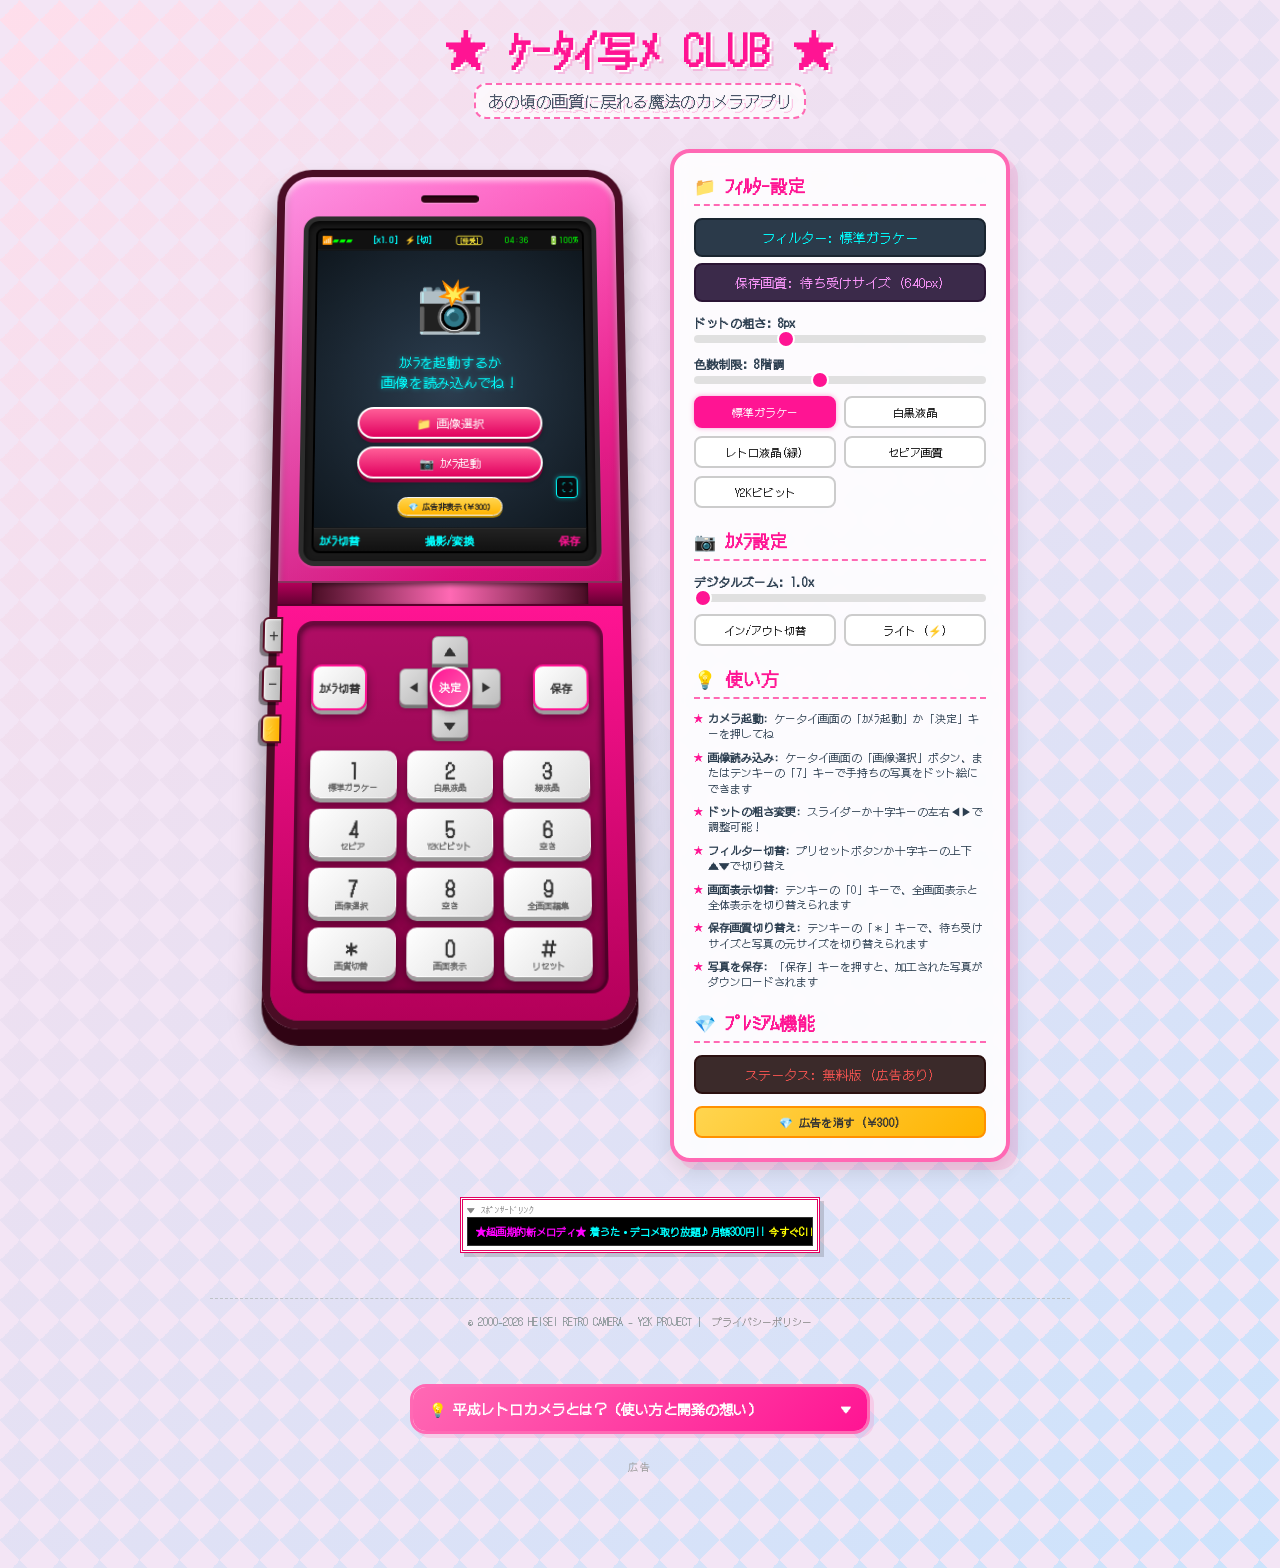
==== commit f78364d8: "Add files via upload" ====
--- a/index.html
+++ b/index.html
@@ -25,7 +25,7 @@
     <meta name="apple-mobile-web-app-title" content="平成ﾚﾄﾛｶﾒﾗ">
     <link rel="apple-touch-icon" href="icon-192.png">
 
-    <link rel="stylesheet" href="style.css?v=2">
+    <link rel="stylesheet" href="style.css?v=6">
     <!-- レトロなドットフォントをインポート -->
     <link rel="preconnect" href="https://fonts.googleapis.com">
     <link rel="preconnect" href="https://fonts.gstatic.com" crossorigin>
@@ -33,6 +33,14 @@
 </head>
 <body>
     <div class="app-wrapper">
+        <!-- スマホWeb版限定：最上部バナー (320x50) -->
+        <div class="web-only-container ad-mobile-only" style="margin-top: 10px; margin-bottom: 5px; width: 100%; display: flex; justify-content: center; align-items: center;">
+            <div class="admax-wrapper">
+                <!-- admax -->
+                <script src="https://adm.shinobi.jp/s/96e5e6a178e38fd227692c50a9574ebe"></script>
+                <!-- admax -->
+            </div>
+        </div>
         <header class="app-header">
             <h1 class="logo-text">★ ｹｰﾀｲ写ﾒ CLUB ★</h1>
             <p class="sub-text">あの頃の画質に戻れる魔法のカメラアプリ</p>
@@ -223,7 +231,7 @@
         </div>
 
         <footer class="app-footer">
-            <p>&copy; 2000-2026 HEISEI RETRO CAMERA - Y2K PROJECT</p>
+            <p>&copy; 2000-2026 HEISEI RETRO CAMERA - Y2K PROJECT | <a href="privacy.html" style="color: #888; text-decoration: none; margin-left: 5px;">プライバシーポリシー</a></p>
         </footer>
     </div>
 
@@ -344,17 +352,17 @@
         <div class="web-ad-area">
             <div class="web-ad-label">広告</div>
             
-            <!-- スマホ用バナー (320x50) -->
+            <!-- スマホ用バナー (320x100) -->
             <div class="admax-wrapper ad-mobile-only">
                 <!-- admax -->
-                <script src="https://adm.shinobi.jp/s/96e5e6a178e38fd227692c50a9574ebe"></script>
-                <!-- admax -->
-            </div>
-
-            <!-- PC用バナー (300x250 消せるオーバーレイ) -->
+                <script src="https://adm.shinobi.jp/s/89c26886f02d72fa9f529df8e6dc32fd"></script>
+                <!-- admax -->
+            </div>
+
+            <!-- PC用バナー (728x90) -->
             <div class="admax-wrapper ad-desktop-only">
                 <!-- admax -->
-                <script src="https://adm.shinobi.jp/s/2958991db67e492245e11190454d2484"></script>
+                <script src="https://adm.shinobi.jp/s/ff1e614f58d47c0a94a91d3cadf0cf4e"></script>
                 <!-- admax -->
             </div>
         </div>
@@ -372,15 +380,44 @@
         </div>
     </div>
 
-    <script src="app.js?v=7"></script>
+    <script src="app.js?v=11"></script>
     
-    <!-- サービスワーカー (PWA) の登録 -->
+    <!-- サービスワーカー (PWA) の登録と自動更新スクリプト -->
     <script>
         if ('serviceWorker' in navigator) {
             window.addEventListener('load', () => {
                 navigator.serviceWorker.register('./sw.js')
-                    .then((reg) => console.log('Service Worker 登録成功！', reg.scope))
+                    .then((reg) => {
+                        console.log('Service Worker 登録成功！', reg.scope);
+                        
+                        // 更新（新しいService Worker）の監視
+                        reg.onupdatefound = () => {
+                            const installingWorker = reg.installing;
+                            if (installingWorker) {
+                                installingWorker.onstatechange = () => {
+                                    if (installingWorker.state === 'installed') {
+                                        if (navigator.serviceWorker.controller) {
+                                            console.log('新しいバージョンが検出されました。強制リロードします。');
+                                            // 新しいService Workerが待機状態になったら自動リロードを期待
+                                        } else {
+                                            console.log('コンテンツがキャッシュされました。オフラインで利用可能です。');
+                                        }
+                                    }
+                                };
+                            }
+                        };
+                    })
                     .catch((err) => console.error('Service Worker 登録失敗：', err));
+            });
+
+            // 新しいService Workerが古いものを引き継いだ（コントローラーが変わった）時にリロードを実行
+            let refreshing = false;
+            navigator.serviceWorker.addEventListener('controllerchange', () => {
+                if (!refreshing) {
+                    refreshing = true;
+                    console.log('Service Worker controller が変更されました。ページをリロードします。');
+                    window.location.reload();
+                }
             });
         }
     </script>
--- a/style.css
+++ b/style.css
@@ -1046,7 +1046,7 @@
     background: rgba(12, 17, 24, 0.95);
     backdrop-filter: blur(12px);
     -webkit-backdrop-filter: blur(12px);
-    z-index: 900;
+    z-index: 99999;
     display: none; /* JS toggles 'flex' */
     flex-direction: column;
     color: #fff;
@@ -1390,7 +1390,7 @@
     transform: translateX(-50%) translateY(-120px);
     width: 90%;
     max-width: 440px;
-    z-index: 9999;
+    z-index: 100000;
     opacity: 0;
     transition: all 0.4s cubic-bezier(0.175, 0.885, 0.32, 1.275);
 }
@@ -1471,3 +1471,11 @@
         display: none !important;
     }
 }
+
+/* 全画面編集モード時の広告・外部要素の強制非表示 */
+body.editor-active iframe,
+body.editor-active [id*="admax"],
+body.editor-active [class*="admax"],
+body.editor-active .web-only-container {
+    display: none !important;
+}
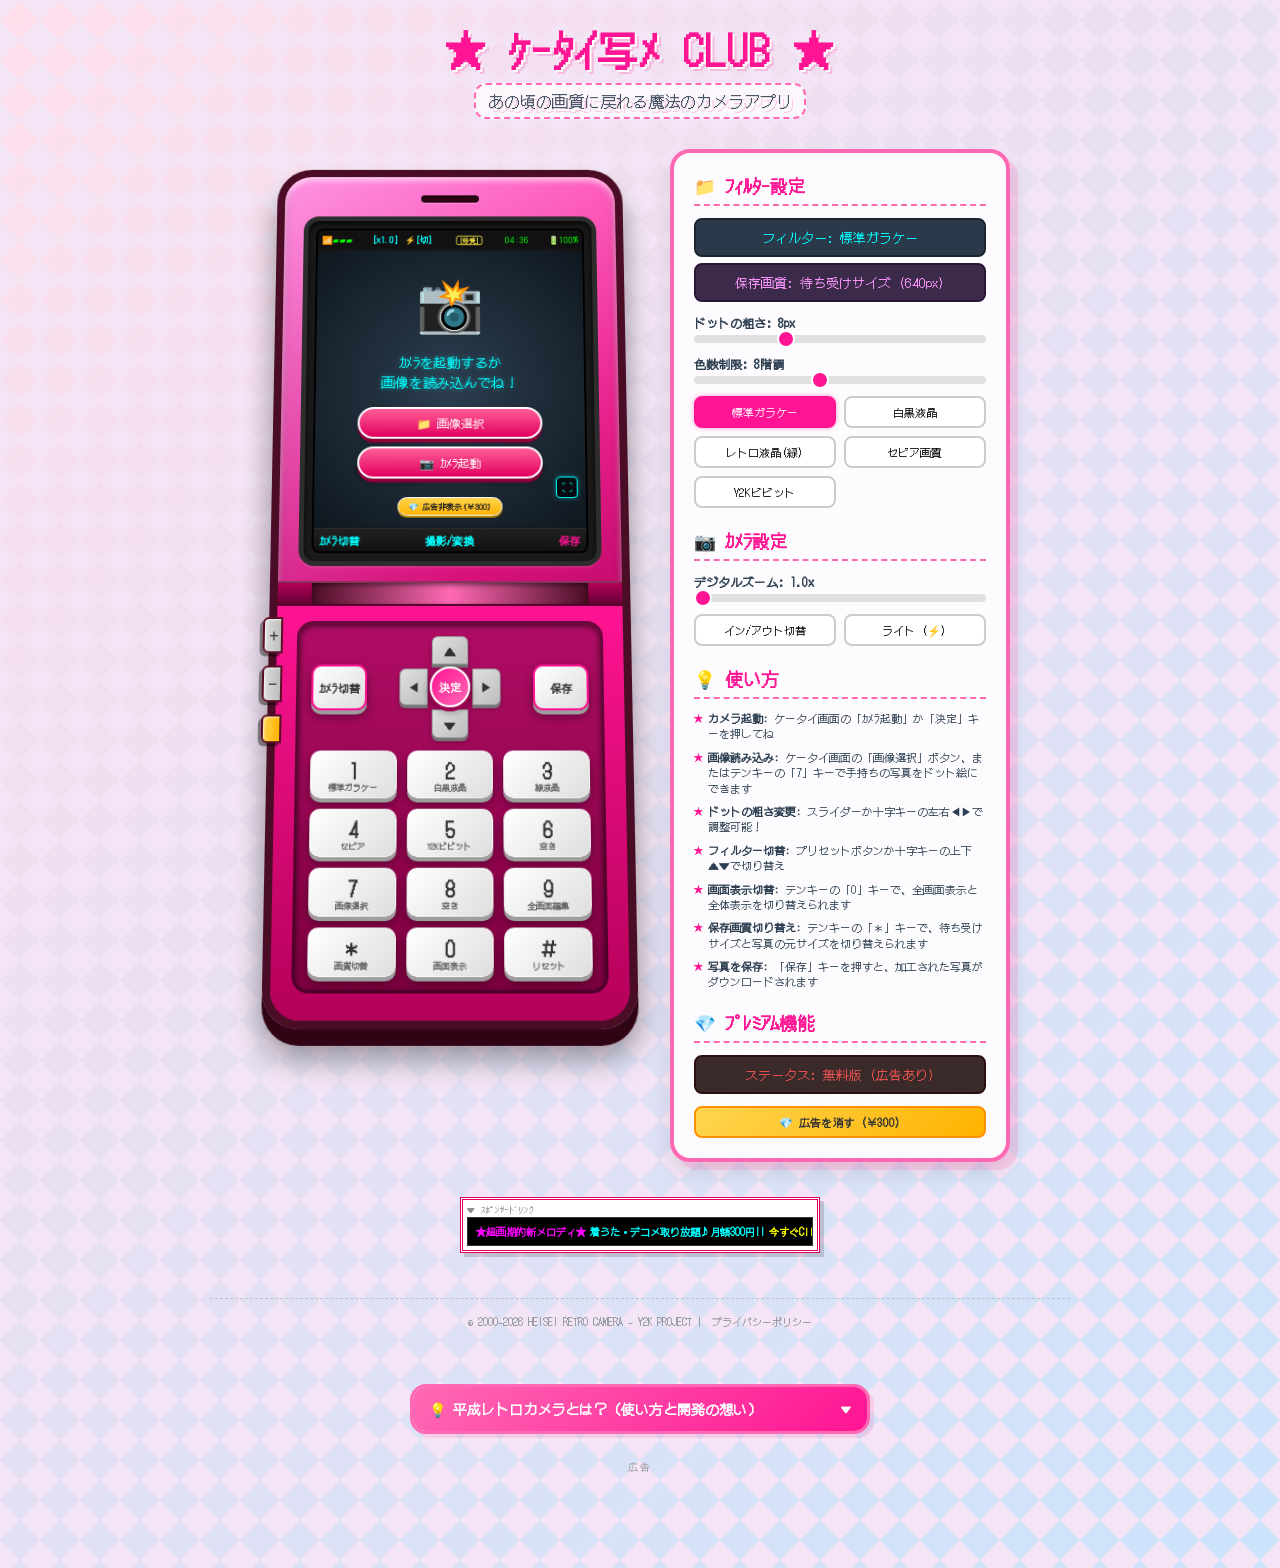
==== commit e9dd7171: "Add files via upload" ====
--- a/index.html
+++ b/index.html
@@ -25,7 +25,7 @@
     <meta name="apple-mobile-web-app-title" content="平成ﾚﾄﾛｶﾒﾗ">
     <link rel="apple-touch-icon" href="icon-192.png">
 
-    <link rel="stylesheet" href="style.css?v=6">
+    <link rel="stylesheet" href="style.css?v=7">
     <!-- レトロなドットフォントをインポート -->
     <link rel="preconnect" href="https://fonts.googleapis.com">
     <link rel="preconnect" href="https://fonts.gstatic.com" crossorigin>
--- a/style.css
+++ b/style.css
@@ -1470,6 +1470,12 @@
     .ad-desktop-only {
         display: none !important;
     }
+    
+    /* タイトルの文字溢れ・改行を防ぐ */
+    .logo-text {
+        font-size: 1.8rem !important;
+        white-space: nowrap;
+    }
 }
 
 /* 全画面編集モード時の広告・外部要素の強制非表示 */
